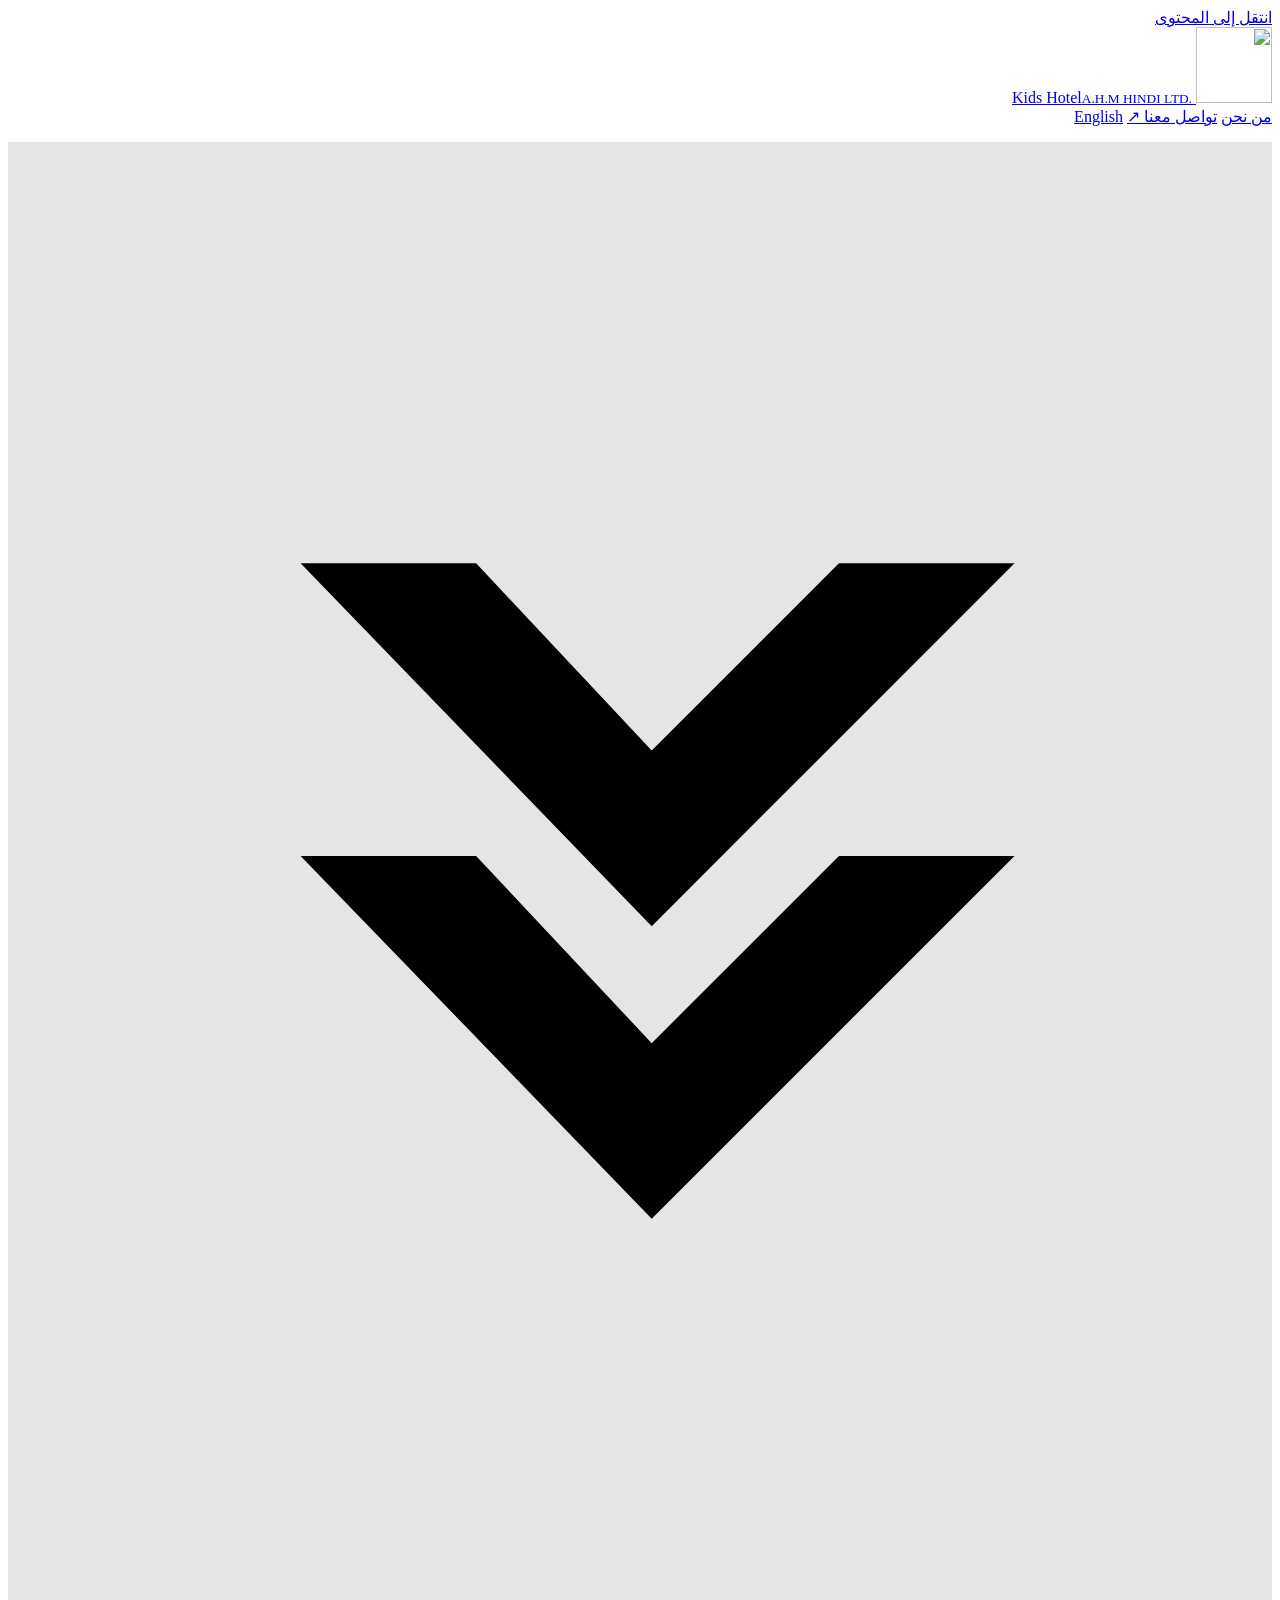
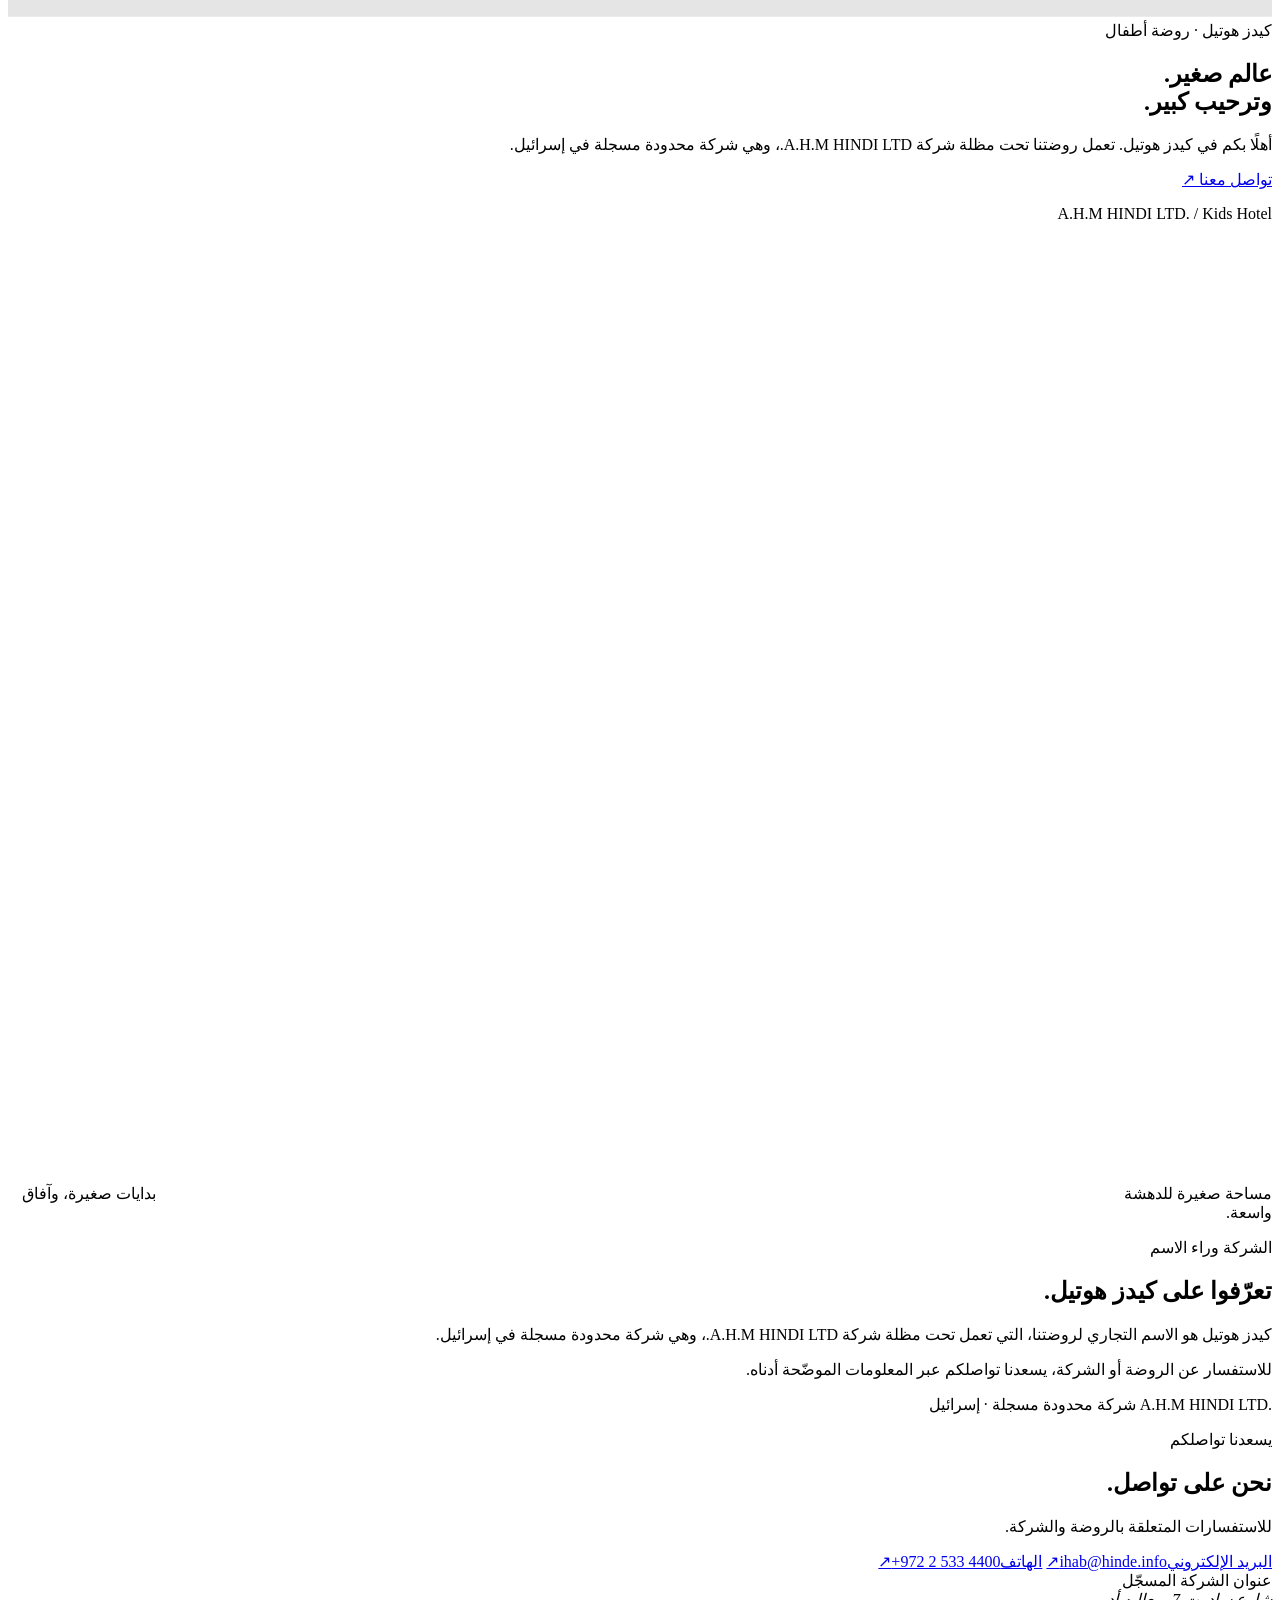
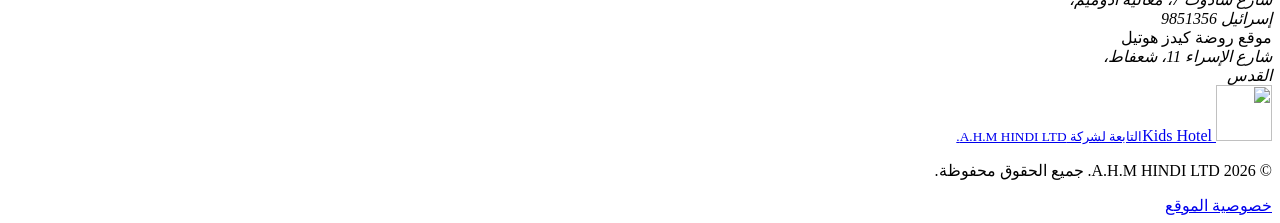
==== ar/index.html @ 1cea5120 "fix: distinguish company registered address from nursery location" ====
<!doctype html>
<html lang="ar" dir="rtl">
<head>
  <meta charset="utf-8">
  <meta name="viewport" content="width=device-width, initial-scale=1">
  <meta name="description" content="تعمل روضة كيدز هوتيل تحت مظلة شركة A.H.M HINDI LTD.، وهي شركة محدودة مسجلة في إسرائيل. معلومات الشركة ووسائل التواصل.">
  <meta name="theme-color" content="#fff8f8">
  <title>كيدز هوتيل — A.H.M HINDI LTD.</title>
  <link rel="icon" href="../assets/favicon.png" type="image/png">
  <link rel="alternate" hreflang="en" href="../index.html">
  <link rel="alternate" hreflang="ar" href="index.html">
  <link rel="stylesheet" href="../styles.css">
</head>
<body>
  <a class="skip-link" href="#main">انتقل إلى المحتوى</a>
  <header class="header wrap">
    <a class="brand" href="index.html" aria-label="كيدز هوتيل — الصفحة الرئيسية">
      <img class="brand-logo" src="../assets/kids-hotel-logo-480.webp" alt="" width="76" height="76">
      <span class="brand-wordmark" dir="ltr">Kids Hotel<small>A.H.M HINDI LTD.</small></span>
    </a>
    <nav aria-label="التنقل الرئيسي">
      <a href="#about">من نحن</a>
      <a href="#contact">تواصل معنا <span aria-hidden="true">↗</span></a>
      <a class="language-switch" href="../index.html" hreflang="en" lang="en" dir="ltr">English</a>
    </nav>
  </header>
  <main id="main">
    <section class="hero wrap" aria-labelledby="hero-title">
      <div class="hero-copy">
        <p class="eyebrow">
          <svg class="eyebrow-icon" viewBox="0 0 108 126" aria-hidden="true" focusable="false" xmlns="http://www.w3.org/2000/svg">
            <path fill="currentColor" fill-opacity="0.1" d="M0 0h108v126H0z"/>
            <path fill="currentColor" d="M25 36h15l15 16 16-16h15L55 67 25 36Zm0 25h15l15 16 16-16h15L55 92 25 61Z"/>
          </svg>
          كيدز هوتيل · روضة أطفال
        </p>
        <h1 id="hero-title">عالم صغير.<br><span>وترحيب كبير.</span></h1>
        <p class="intro">أهلًا بكم في كيدز هوتيل. تعمل روضتنا تحت مظلة شركة A.H.M HINDI LTD.، وهي شركة محدودة مسجلة في إسرائيل.</p>
        <a class="button" href="#contact">تواصل معنا <span aria-hidden="true">↗</span></a>
        <p class="hero-note"><bdi dir="ltr">Kids Hotel</bdi> <span aria-hidden="true">/</span> <bdi dir="ltr">A.H.M HINDI LTD.</bdi></p>
      </div>
      <div class="hero-art" aria-hidden="true">
        <span class="art-caption">مساحة صغيرة للدهشة</span>
        <img class="hero-logo" src="../assets/kids-hotel-logo-960.webp" srcset="../assets/kids-hotel-logo-480.webp 480w, ../assets/kids-hotel-logo-960.webp 960w" sizes="(max-width: 700px) 90vw, 45vw" alt="" width="960" height="960" fetchpriority="high">
        <span class="art-footer">بدايات صغيرة، وآفاق واسعة.</span>
      </div>
    </section>
    <section class="about-section" id="about" aria-labelledby="about-title">
      <div class="wrap about-grid">
        <div><p class="eyebrow">الشركة وراء الاسم</p><h2 id="about-title">تعرّفوا على كيدز هوتيل.</h2></div>
        <div class="about-copy">
          <p>كيدز هوتيل هو الاسم التجاري لروضتنا، التي تعمل تحت مظلة شركة A.H.M HINDI LTD.، وهي شركة محدودة مسجلة في إسرائيل.</p>
          <p>للاستفسار عن الروضة أو الشركة، يسعدنا تواصلكم عبر المعلومات الموضّحة أدناه.</p>
          <div class="company-line">
            <span class="status-dot" aria-hidden="true"></span>
            <bdi dir="ltr">A.H.M HINDI LTD.</bdi>
            <span class="company-label">شركة محدودة مسجلة · إسرائيل</span>
          </div>
        </div>
      </div>
    </section>
    <section class="contact-section wrap" id="contact" aria-labelledby="contact-title">
      <div class="contact-heading"><p class="eyebrow">يسعدنا تواصلكم</p><h2 id="contact-title">نحن على تواصل.</h2><p>للاستفسارات المتعلقة بالروضة والشركة.</p></div>
      <div class="contact-details">
        <a class="contact-row" href="mailto:ihab@hinde.info"><span class="contact-label">البريد الإلكتروني</span><span class="contact-value"><bdi dir="ltr">ihab@hinde.info</bdi></span><span class="row-arrow" aria-hidden="true">↗</span></a>
        <a class="contact-row" href="tel:+97225334400"><span class="contact-label">الهاتف</span><span class="contact-value"><bdi dir="ltr">+972 2 533 4400</bdi></span><span class="row-arrow" aria-hidden="true">↗</span></a>
        <div class="contact-row address-row"><span class="contact-label">عنوان الشركة المسجّل</span><address class="contact-value">شارع سادوت 7، معاليه أدوميم،<br>إسرائيل 9851356</address></div>
        <div class="contact-row address-row"><span class="contact-label">موقع روضة كيدز هوتيل</span><address class="contact-value">شارع الإسراء 11، شعفاط،<br>القدس</address></div>
      </div>
    </section>
  </main>
  <footer class="footer wrap">
    <a class="footer-brand" href="index.html">
      <img src="../assets/kids-hotel-logo-480.webp" alt="" width="56" height="56" loading="lazy">
      <span><bdi dir="ltr">Kids Hotel</bdi><small>التابعة لشركة A.H.M HINDI LTD.</small></span>
    </a>
    <p>© 2026 A.H.M HINDI LTD. جميع الحقوق محفوظة.</p>
    <a href="privacy.html" >خصوصية الموقع</a>
  </footer>
</body>
</html>
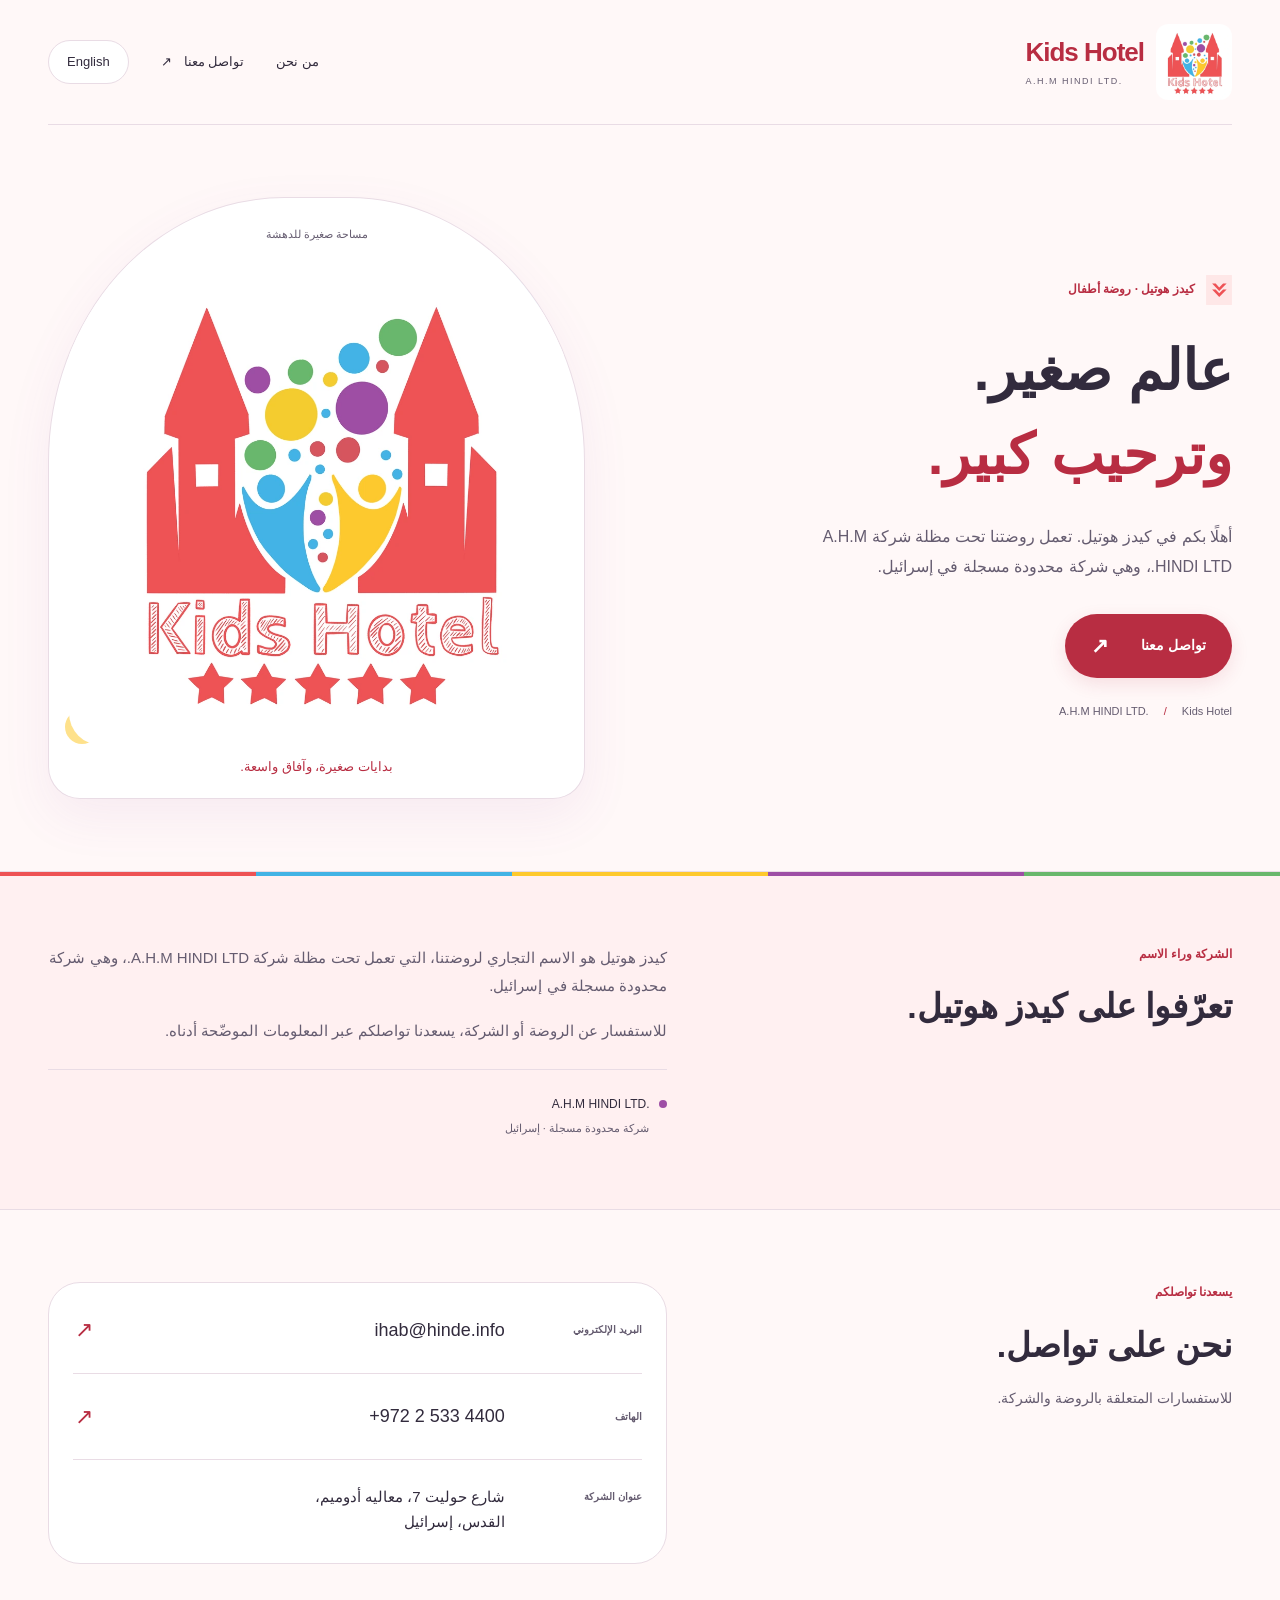
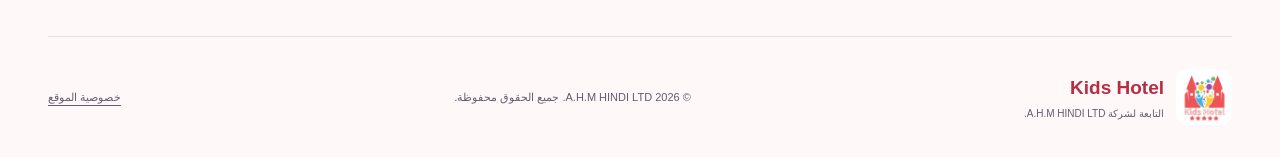
==== commit f968dfa8: "push the source code into git" ====
--- a/ar/index.html
+++ b/ar/index.html
@@ -64,8 +64,7 @@
       <div class="contact-details">
         <a class="contact-row" href="mailto:ihab@hinde.info"><span class="contact-label">البريد الإلكتروني</span><span class="contact-value"><bdi dir="ltr">ihab@hinde.info</bdi></span><span class="row-arrow" aria-hidden="true">↗</span></a>
         <a class="contact-row" href="tel:+97225334400"><span class="contact-label">الهاتف</span><span class="contact-value"><bdi dir="ltr">+972 2 533 4400</bdi></span><span class="row-arrow" aria-hidden="true">↗</span></a>
-        <div class="contact-row address-row"><span class="contact-label">عنوان الشركة المسجّل</span><address class="contact-value">شارع سادوت 7، معاليه أدوميم،<br>إسرائيل 9851356</address></div>
-        <div class="contact-row address-row"><span class="contact-label">موقع روضة كيدز هوتيل</span><address class="contact-value">شارع الإسراء 11، شعفاط،<br>القدس</address></div>
+        <div class="contact-row address-row"><span class="contact-label">عنوان الشركة</span><address class="contact-value">شارع حوليت 7، معاليه أدوميم،<br>القدس، إسرائيل</address></div>
       </div>
     </section>
   </main>
--- a/styles.css
+++ b/styles.css
@@ -0,0 +1,234 @@
+/* Kids Hotel design tokens: sampled logo colors, accessible UI tones, shared scales. */
+:root {
+  color-scheme: light;
+  --color-primary: #ee5255;
+  --color-primary-strong: #b82d42;
+  --color-primary-hover: #992238;
+  --color-blue: #43b3e5;
+  --color-yellow: #fec92d;
+  --color-purple: #9e4ea5;
+  --color-green: #69b76c;
+  --color-canvas: #fff8f8;
+  --color-surface: #ffffff;
+  --color-surface-soft: #fff0f1;
+  --color-text: #322b3d;
+  --color-text-muted: #655c70;
+  --color-line: #e9dce5;
+  --color-focus: #71347d;
+  --font-body: 'Trebuchet MS', Arial, sans-serif;
+  --font-arabic: Tahoma, Arial, sans-serif;
+  --space-1: 0.25rem;
+  --space-2: 0.5rem;
+  --space-3: 0.75rem;
+  --space-4: 1rem;
+  --space-5: 1.5rem;
+  --space-6: 2rem;
+  --space-7: 3rem;
+  --space-8: 4.5rem;
+  --radius-small: 0.75rem;
+  --radius-card: 2rem;
+  --radius-pill: 999px;
+  --shadow-brand: 0 18px 50px rgb(158 78 165 / 8%);
+}
+
+/* Base and accessibility */
+* { box-sizing: border-box; }
+html { scroll-behavior: smooth; scroll-padding-block-start: var(--space-6); }
+body {
+  margin: 0;
+  background: var(--color-canvas);
+  color: var(--color-text);
+  font-family: var(--font-body);
+  line-height: 1.7;
+  -webkit-font-smoothing: antialiased;
+}
+a { color: inherit; }
+a:focus-visible { outline: 3px solid var(--color-focus); outline-offset: 5px; }
+::selection { background: #fbe49c; color: var(--color-text); }
+img, svg { max-inline-size: 100%; }
+bdi { unicode-bidi: isolate; }
+.wrap { inline-size: min(1200px, calc(100% - 96px)); margin-inline: auto; }
+.skip-link {
+  position: absolute;
+  inset-block-start: -100px;
+  inset-inline-start: var(--space-4);
+  z-index: 10;
+  padding: var(--space-3) var(--space-4);
+  background: var(--color-text);
+  color: var(--color-surface);
+  border-radius: var(--radius-small);
+}
+.skip-link:focus { inset-block-start: var(--space-4); }
+
+/* Brand and navigation */
+.header {
+  display: flex;
+  align-items: center;
+  justify-content: space-between;
+  gap: var(--space-5);
+  padding-block: var(--space-5);
+  border-block-end: 1px solid var(--color-line);
+}
+.brand { display: inline-flex; align-items: center; gap: var(--space-3); text-decoration: none; }
+.brand-logo { display: block; inline-size: 76px; block-size: 76px; border-radius: var(--radius-small); }
+.brand-wordmark { color: var(--color-primary-strong); font-size: 26px; font-weight: 800; letter-spacing: -1px; line-height: 1.3; }
+.brand small { display: block; margin-block-start: 6px; font-size: 9px; font-weight: 500; color: var(--color-text-muted); letter-spacing: 1.5px; }
+.header nav { display: flex; align-items: center; flex-wrap: wrap; gap: var(--space-6); font-size: 13px; }
+.header nav a { display: inline-flex; align-items: center; min-block-size: 44px; text-decoration: none; }
+.header nav a:hover { color: var(--color-primary-strong); text-decoration: underline; text-underline-offset: 6px; }
+.header nav span { margin-inline-start: var(--space-3); }
+.header nav .language-switch { padding-inline: 18px; border: 1px solid var(--color-line); border-radius: var(--radius-pill); background: var(--color-surface); }
+.header nav .language-switch:hover { background: var(--color-surface-soft); text-decoration: none; }
+
+/* Hero: the original artwork, with circular accents borrowed from the logo. */
+.hero { display: grid; grid-template-columns: minmax(0, 1.1fr) minmax(0, 1fr); gap: 56px; align-items: center; padding-block: var(--space-8); }
+.eyebrow { margin: 0 0 var(--space-5); color: var(--color-primary-strong); font-size: 11px; font-weight: 700; letter-spacing: 1.6px; line-height: 1.8; }
+.eyebrow-icon { inline-size: 26px; block-size: 30px; vertical-align: middle; margin-inline-end: var(--space-2); color: var(--color-primary); }
+h1, h2 { font-weight: 800; letter-spacing: -2px; line-height: 1.15; text-wrap: balance; }
+h1 { margin: 0 0 var(--space-5); font-size: clamp(48px, 5.4vw, 76px); }
+h1 > span { color: var(--color-primary-strong); }
+h2 { margin: 0; font-size: clamp(32px, 3.2vw, 44px); }
+.intro { max-inline-size: 440px; margin: 0 0 var(--space-6); color: var(--color-text-muted); font-size: 16px; line-height: 1.9; }
+.button {
+  display: inline-flex;
+  align-items: center;
+  justify-content: center;
+  gap: var(--space-6);
+  min-block-size: 52px;
+  padding: 14px 26px;
+  border-radius: var(--radius-pill);
+  background: var(--color-primary-strong);
+  color: var(--color-surface);
+  text-decoration: none;
+  font-size: 14px;
+  font-weight: 700;
+  box-shadow: 0 6px 18px rgb(184 45 66 / 12%);
+  transition: background 160ms ease;
+}
+.button:hover { background: var(--color-primary-hover); }
+.button span { font-size: 21px; }
+.hero-note { margin: var(--space-5) 0 0; font-size: 11px; color: var(--color-text-muted); }
+.hero-note span { margin-inline: var(--space-3); color: var(--color-primary-strong); }
+.hero-art {
+  position: relative;
+  display: grid;
+  place-items: center;
+  padding: 50px 20px;
+  aspect-ratio: 1 / 1.12;
+  isolation: isolate;
+  overflow: hidden;
+  border: 1px solid var(--color-line);
+  border-radius: 44% 44% var(--radius-card) var(--radius-card);
+  background: var(--color-surface);
+  box-shadow: var(--shadow-brand);
+}
+.hero-art::before, .hero-art::after { content: ''; position: absolute; z-index: -1; border-radius: 50%; }
+.hero-art::before { inline-size: 56px; block-size: 56px; inset-block-start: 9%; inset-inline-start: 4%; background: var(--color-blue); opacity: 0.18; }
+.hero-art::after { inline-size: 34px; block-size: 34px; inset-block-end: 9%; inset-inline-end: 3%; background: var(--color-yellow); opacity: 0.55; }
+.hero-logo { display: block; inline-size: 100%; block-size: auto; border-radius: var(--radius-card); }
+.art-caption, .art-footer { position: absolute; inset-inline: 16px; text-align: center; }
+.art-caption { inset-block-start: 27px; color: var(--color-text-muted); font-size: 9px; letter-spacing: 1.5px; }
+.art-footer { inset-block-end: 20px; color: var(--color-primary-strong); font-size: 13px; }
+
+/* Company section: restrained use of the secondary palette. */
+.about-section { position: relative; padding-block: var(--space-8); background: var(--color-surface-soft); border-block: 1px solid var(--color-line); }
+.about-section::before {
+  content: '';
+  position: absolute;
+  inset-block-start: 0;
+  inset-inline: 0;
+  block-size: 4px;
+  background: linear-gradient(90deg, var(--color-primary) 0% 20%, var(--color-blue) 20% 40%, var(--color-yellow) 40% 60%, var(--color-purple) 60% 80%, var(--color-green) 80% 100%);
+}
+.about-grid, .contact-section { display: grid; grid-template-columns: minmax(0, 1fr) minmax(0, 1.25fr); gap: 70px; }
+.about-grid .eyebrow, .contact-heading .eyebrow { margin-block-end: var(--space-4); }
+.about-copy > p { margin: 0 0 var(--space-4); color: var(--color-text-muted); font-size: 15px; line-height: 1.9; }
+.company-line { margin-block-start: var(--space-5); padding-block-start: var(--space-5); border-block-start: 1px solid var(--color-line); font-size: 12px; }
+.status-dot { display: inline-block; inline-size: 8px; block-size: 8px; border-radius: 50%; background: var(--color-purple); margin-inline-end: 6px; }
+.company-label { display: block; margin-block-start: var(--space-1); margin-inline-start: 18px; color: var(--color-text-muted); font-size: 11px; }
+
+/* Contact and footer */
+.contact-section { padding-block: var(--space-8); }
+.contact-heading > p:last-child { margin-block-start: var(--space-4); color: var(--color-text-muted); font-size: 14px; }
+.contact-details { padding: 4px var(--space-5); border: 1px solid var(--color-line); border-radius: var(--radius-card); background: var(--color-surface); }
+.contact-row { display: grid; grid-template-columns: 125px minmax(0, 1fr) 20px; gap: var(--space-3); align-items: center; padding-block: var(--space-5); border-block-end: 1px solid var(--color-line); text-decoration: none; }
+.contact-row:last-child { border: 0; }
+.contact-label { color: var(--color-text-muted); font-size: 10px; letter-spacing: 1px; font-weight: 700; }
+.contact-value { font-size: 18px; line-height: 1.7; overflow-wrap: anywhere; }
+.row-arrow { color: var(--color-primary-strong); font-size: 22px; }
+.contact-row[href]:hover .contact-value { color: var(--color-primary-strong); text-decoration: underline; text-underline-offset: 5px; }
+.address-row { align-items: start; }
+.address-row .contact-label { padding-block-start: var(--space-1); }
+address { font-style: normal; }
+.address-row .contact-value { font-size: 15px; }
+.footer { display: flex; align-items: center; justify-content: space-between; flex-wrap: wrap; gap: var(--space-5); padding-block: var(--space-6); border-block-start: 1px solid var(--color-line); }
+.footer-brand { display: flex; align-items: center; gap: var(--space-3); color: var(--color-primary-strong); font-size: 19px; font-weight: 700; text-decoration: none; }
+.footer-brand img { border-radius: var(--radius-small); }
+.footer-brand small { display: block; color: var(--color-text-muted); font-size: 10px; font-weight: 400; }
+.footer p, .footer > a:last-child { color: var(--color-text-muted); font-size: 11px; }
+.footer > a:last-child { text-underline-offset: 4px; }
+
+/* Long-form reading */
+.privacy-main { max-inline-size: 780px; padding-block: var(--space-7) var(--space-8); }
+.back-link { display: inline-block; margin-block-end: var(--space-6); font-size: 13px; text-underline-offset: 4px; }
+.privacy-main h1 { font-size: clamp(38px, 5vw, 60px); }
+.privacy-main h2 { margin: var(--space-6) 0 var(--space-3); font-size: 21px; letter-spacing: 0; }
+.privacy-lead { color: var(--color-text-muted); font-size: 18px; line-height: 1.9; margin-block-end: var(--space-6); }
+.privacy-main p, .privacy-main li { font-size: 15px; line-height: 1.95; }
+.privacy-main li { margin-block-end: var(--space-3); }
+.privacy-main a { text-underline-offset: 4px; }
+.privacy-main .policy-date { color: var(--color-text-muted); font-size: 12px; }
+
+/* Arabic uses the same scales with suitable shaping and line-height. */
+[dir='rtl'] body { font-family: var(--font-arabic); }
+[dir='rtl'] h1, [dir='rtl'] h2 { letter-spacing: 0; line-height: 1.5; }
+[dir='rtl'] h1 { font-size: clamp(40px, 4.4vw, 62px); }
+[dir='rtl'] h2 { font-size: 34px; }
+[dir='rtl'] .eyebrow, [dir='rtl'] .contact-label, [dir='rtl'] .art-caption { letter-spacing: 0; }
+[dir='rtl'] .eyebrow { font-size: 12px; }
+[dir='rtl'] .art-caption { font-size: 11px; }
+[dir='rtl'] .privacy-main h1 { font-size: clamp(36px, 4.5vw, 48px); }
+[dir='rtl'] .privacy-main h2 { font-size: 21px; }
+[dir='rtl'] .back-arrow { display: inline-block; transform: scaleX(-1); }
+
+@media (max-width: 1000px) {
+  .wrap { inline-size: calc(100% - 56px); }
+  .hero { gap: var(--space-6); }
+  .about-grid, .contact-section { gap: var(--space-6); }
+  .header nav { gap: var(--space-5); }
+  .contact-row { grid-template-columns: minmax(0, 1fr) 20px; gap: var(--space-2); }
+  .contact-label { grid-column: 1 / -1; }
+  .row-arrow { grid-column: 2; grid-row: 2; }
+}
+
+@media (max-width: 700px) {
+  .wrap { inline-size: calc(100% - 40px); }
+  .header { flex-wrap: wrap; padding-block: var(--space-4); gap: var(--space-3); }
+  .brand-logo { inline-size: 60px; block-size: 60px; }
+  .brand-wordmark { font-size: 24px; }
+  .header nav { gap: 20px; font-size: 12px; }
+  .header nav span { display: none; }
+  .header nav .language-switch { padding-inline: 14px; }
+  .hero { grid-template-columns: minmax(0, 1fr); gap: var(--space-7); padding-block: var(--space-7); }
+  h1 { font-size: clamp(43px, 10vw, 62px); letter-spacing: -1.5px; }
+  .intro { max-inline-size: 100%; font-size: 15px; }
+  .hero-art { inline-size: 100%; max-inline-size: 460px; margin-inline: auto; aspect-ratio: 1; padding: 44px 25px; }
+  .hero-logo { inline-size: 88%; }
+  .art-caption { inset-block-start: 20px; font-size: 8px; }
+  .art-footer { inset-block-end: 16px; font-size: 12px; }
+  .about-section, .contact-section { padding-block: var(--space-7); }
+  .about-grid, .contact-section { grid-template-columns: minmax(0, 1fr); gap: var(--space-5); }
+  h2 { font-size: 34px; }
+  .footer { gap: var(--space-4); }
+  .footer-brand { inline-size: 100%; }
+  .footer p { margin: 0; font-size: 10px; }
+  .footer > a:last-child { margin-inline-start: auto; }
+  [dir='rtl'] h1 { font-size: clamp(37px, 9vw, 48px); }
+  [dir='rtl'] h2 { font-size: 30px; }
+  [dir='rtl'] .privacy-main h2 { font-size: 21px; }
+}
+
+@media (prefers-reduced-motion: reduce) {
+  html { scroll-behavior: auto; }
+  .button { transition: none; }
+}
